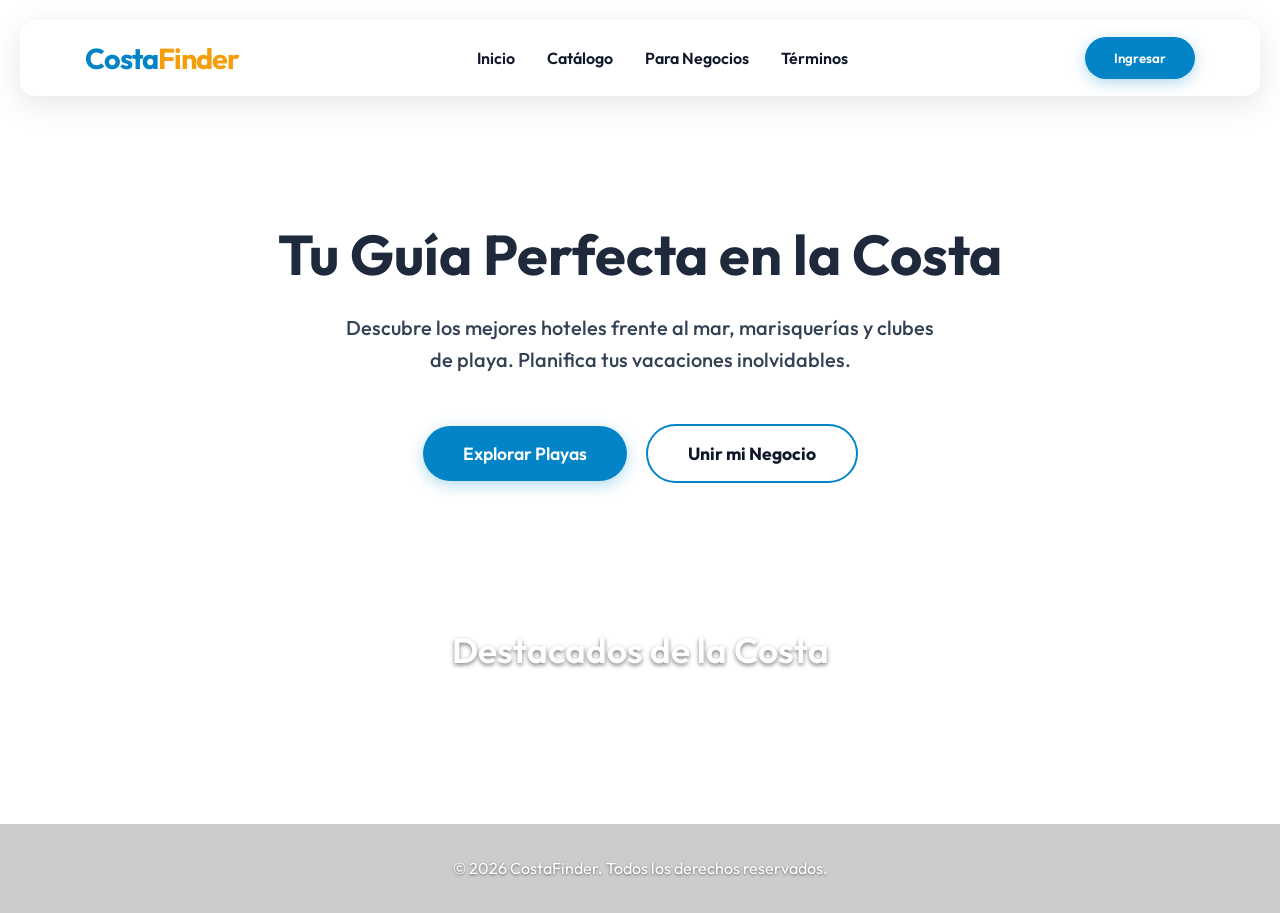
==== index.html @ 27b8913b "Initial commit of prototype" ====
<!DOCTYPE html>
<html lang="es">
<head>
    <meta charset="UTF-8">
    <meta name="viewport" content="width=device-width, initial-scale=1.0">
    <title>CostaFinder - Descubre y Califica</title>
    <!-- Use Outfit font for a modern look -->
    <link href="https://fonts.googleapis.com/css2?family=Outfit:wght@300;400;600;700&display=swap" rel="stylesheet">
    <link rel="stylesheet" href="styles.css">
</head>
<body>
    <!-- Navigation -->
    <nav class="navbar glass">
        <div class="logo" onclick="showSection('home')">Costa<span>Finder</span></div>
        <ul class="nav-links">
            <li><a href="#" class="nav-item" onclick="showSection('home')">Inicio</a></li>
            <li><a href="#" class="nav-item" onclick="showSection('catalog')">Catálogo</a></li>
            <li><a href="#" class="nav-item" onclick="showSection('business')">Para Negocios</a></li>
            <li><a href="#" class="nav-item" onclick="showSection('terms')">Términos</a></li>
            <!-- Admin link removed from main site -->
        </ul>
        <button class="btn-primary" onclick="showSection('login')">Ingresar</button>
    </nav>

    <!-- Main Content Container -->
    <main class="container">
        
        <!-- HOME SECTION -->
        <section id="home" class="section active fade-in">
            <div class="hero">
                <div class="hero-content">
                    <h1 class="hero-title">Tu Guía Perfecta en la Costa</h1>
                    <p class="hero-subtitle">Descubre los mejores hoteles frente al mar, marisquerías y clubes de playa. Planifica tus vacaciones inolvidables.</p>
                    <button class="btn-primary btn-large" onclick="showSection('catalog')">Explorar Playas</button>
                    <button class="btn-outline btn-large" onclick="showSection('business')">Unir mi Negocio</button>
                </div>
            </div>
            
            <h2 class="section-title text-center mb-6" style="color: white; text-shadow: 0 2px 4px rgba(0,0,0,0.5);">Destacados de la Costa</h2>
            <div class="grid" id="featured-grid">
                <!-- Injected via JS -->
            </div>
        </section>

        <!-- CATALOG SECTION -->
        <section id="catalog" class="section fade-in">
            <h2 class="section-title" style="color: white; text-shadow: 0 2px 4px rgba(0,0,0,0.5);">Catálogo Tropical</h2>
            <div class="filters">
                <button class="filter-btn active" onclick="filterCatalog('all')">Todos</button>
                <button class="filter-btn" onclick="filterCatalog('hotel')">Hoteles</button>
                <button class="filter-btn" onclick="filterCatalog('restaurant')">Restaurantes</button>
                <button class="filter-btn" onclick="filterCatalog('attraction')">Actividades</button>
            </div>
            <div class="grid" id="catalog-grid">
                <!-- Injected via JS -->
            </div>
        </section>

        <!-- DETAIL SECTION -->
        <section id="detail" class="section fade-in">
            <button class="btn-outline mb-4" onclick="showSection('catalog')" style="background: rgba(255,255,255,0.8);">← Volver al Catálogo</button>
            <div class="glass p-6 detail-container" id="detail-content">
                <!-- Injected via JS -->
            </div>
        </section>

        <!-- LOGIN / REGISTER SECTION -->
        <section id="login" class="section fade-in">
            <div class="auth-container">
                <div class="glass auth-card">
                    <h2 class="text-center mb-4">Bienvenido a CostaFinder</h2>
                    <div class="tabs mb-4">
                        <button class="tab-btn active" onclick="switchAuth('login')">Iniciar Sesión</button>
                        <button class="tab-btn" onclick="switchAuth('register')">Registrarse</button>
                    </div>
                    
                    <form id="auth-form" onsubmit="handleAuth(event)">
                        <div class="input-group" id="name-group" style="display: none;">
                            <label>Nombre Completo</label>
                            <input type="text" placeholder="Tu nombre">
                        </div>
                        <div class="input-group">
                            <label>Correo Electrónico</label>
                            <input type="email" placeholder="correo@ejemplo.com" required>
                        </div>
                        <div class="input-group">
                            <label>Contraseña</label>
                            <input type="password" placeholder="••••••••" required>
                        </div>
                        <button type="submit" class="btn-primary w-full mt-4" id="auth-submit">Entrar</button>
                    </form>
                </div>
            </div>
        </section>

        <!-- BUSINESS INFO SECTION -->
        <section id="business" class="section fade-in">
            <div class="hero glass p-8 text-center" style="max-width: 800px; margin: 0 auto;">
                <h2 class="section-title text-center" style="margin-bottom: 20px;">Atrae más Turistas a tu Local</h2>
                <p class="text-muted mb-6" style="font-size: 1.2rem;">Únete a nuestra plataforma costera y llega a miles de vacacionistas cada mes. El registro es gratuito para visitantes, pero cobramos una membresía para destacar tu negocio hotelero o restaurante.</p>
                
                <div class="pricing-card" style="background: rgba(255,255,255,0.8); border-radius: 12px; margin: 0 auto; max-width: 400px; padding: 2rem; border: 2px solid var(--primary);">
                    <h3 class="text-primary mb-2">Cuota Trimestral</h3>
                    <div class="price" style="font-size: 3rem; font-weight: 700; margin: 1rem 0; color: var(--accent);">Por Definir</div>
                    <ul class="text-left mb-6" style="list-style: none; padding: 0;">
                        <li style="margin-bottom: 10px; color: var(--text-main);">✓ Perfil destacado</li>
                        <li style="margin-bottom: 10px; color: var(--text-main);">✓ Galería de fotos del local</li>
                        <li style="margin-bottom: 10px; color: var(--text-main);">✓ Mapa GPS de ubicación</li>
                        <li style="margin-bottom: 10px; color: var(--text-main);">✓ Respuestas a comentarios</li>
                    </ul>
                    <button class="btn-primary w-full">Solicitar Información</button>
                </div>
            </div>
        </section>

        <!-- TERMS SECTION -->
        <section id="terms" class="section fade-in">
            <div class="glass p-8" style="max-width: 800px; margin: 0 auto;">
                <h2 class="mb-6">Términos y Condiciones</h2>
                <div class="terms-content text-muted" style="line-height: 1.8;">
                    <h3>1. Uso de la Plataforma</h3>
                    <p>El acceso a CostaFinder es completamente gratuito para turistas. Es necesario registrarse para calificar y comentar.</p>
                    
                    <h3>2. Normas Comunitarias</h3>
                    <p>Mantenemos un ambiente amigable. Nos reservamos el derecho de eliminar reseñas groseras o spam.</p>
                    
                    <h3>3. Sistema de Mapas</h3>
                    <p>La plataforma utiliza mapas referenciales (Google Maps) para guiar a los usuarios al destino. Verifica tu ruta antes de viajar.</p>
                    
                    <h3>4. Negocios</h3>
                    <p>Los locales pagan una cuota de membresía trimestral. CostaFinder no se responsabiliza directamente por los servicios prestados en los lugares físicos.</p>
                </div>
            </div>
        </section>

    </main>

    <!-- Footer -->
    <footer>
        <p>&copy; 2026 CostaFinder. Todos los derechos reservados.</p>
    </footer>

    <!-- Script -->
    <script src="app.js"></script>
</body>
</html>
---- styles.css ----
:root {
    --bg-color: #f7fcfd;
    --text-main: #0f172a;
    --text-muted: #334155;
    --primary: #0284c7; /* Ocean Blue */
    --primary-hover: #0369a1;
    --accent: #f59e0b; /* Sunset Amber/Orange */
    --glass-bg: rgba(255, 255, 255, 0.65);
    --glass-border: rgba(255, 255, 255, 0.5);
    --glass-shadow: 0 8px 32px 0 rgba(0, 0, 0, 0.1);
    --danger: #ef4444;
}

* {
    margin: 0;
    padding: 0;
    box-sizing: border-box;
}

body {
    font-family: 'Outfit', sans-serif;
    color: var(--text-main);
    /* Beach background image */
    background: url('https://images.unsplash.com/photo-1507525428034-b723cf961d3e?auto=format&fit=crop&w=1920&q=80') no-repeat center center fixed;
    background-size: cover;
    min-height: 100vh;
    overflow-x: hidden;
}

/* Utils */
.glass {
    background: var(--glass-bg);
    backdrop-filter: blur(20px);
    -webkit-backdrop-filter: blur(20px);
    border: 1px solid var(--glass-border);
    box-shadow: var(--glass-shadow);
    border-radius: 16px;
}

.text-center { text-align: center; }
.text-muted { color: var(--text-muted); }
.text-accent { color: var(--accent); }
.mb-2 { margin-bottom: 0.5rem; }
.mb-4 { margin-bottom: 1rem; }
.mb-6 { margin-bottom: 1.5rem; }
.mt-4 { margin-top: 1rem; }
.p-6 { padding: 1.5rem; }
.p-8 { padding: 2rem; }
.w-full { width: 100%; }
.mx-auto { margin-left: auto; margin-right: auto; }

/* Typography */
h1 { font-size: 3.5rem; font-weight: 700; line-height: 1.2; color: #1e293b; }
h2 { font-size: 2.2rem; font-weight: 600; margin-bottom: 1rem; }
h3 { font-size: 1.5rem; font-weight: 600; }
p { line-height: 1.6; }

/* Navigation */
.navbar {
    display: flex;
    justify-content: space-between;
    align-items: center;
    padding: 1rem 4rem;
    position: sticky;
    top: 20px;
    margin: 0 20px;
    z-index: 100;
}

.logo {
    font-size: 1.8rem;
    font-weight: 700;
    cursor: pointer;
    letter-spacing: -1px;
    color: var(--primary);
}

.logo span {
    color: var(--accent);
}

.nav-links {
    list-style: none;
    display: flex;
    gap: 2rem;
}

.nav-links li a {
    color: var(--text-main);
    text-decoration: none;
    font-weight: 600;
    transition: color 0.3s ease;
    text-shadow: 0px 1px 2px rgba(255,255,255,0.8);
}

.nav-links li a:hover {
    color: var(--primary);
}

/* Buttons */
button {
    font-family: 'Outfit', sans-serif;
    font-weight: 600;
    cursor: pointer;
    border: none;
    outline: none;
    transition: all 0.3s ease;
}

.btn-primary {
    background: var(--primary);
    color: white;
    padding: 0.8rem 1.8rem;
    border-radius: 50px;
    box-shadow: 0 4px 15px rgba(2, 132, 199, 0.3);
}

.btn-primary:hover {
    background: var(--primary-hover);
    transform: translateY(-2px);
    box-shadow: 0 6px 20px rgba(2, 132, 199, 0.4);
}

.btn-outline {
    background: transparent;
    color: var(--text-main);
    border: 2px solid var(--primary);
    padding: 0.8rem 1.8rem;
    border-radius: 50px;
    font-weight: 700;
}

.btn-outline:hover {
    background: var(--primary);
    color: white;
}

.btn-large {
    font-size: 1.1rem;
    padding: 1rem 2.5rem;
}

/* Sections */
.container {
    max-width: 1200px;
    margin: 0 auto;
    padding: 4rem 20px;
}

.section {
    display: none;
    opacity: 0;
    transform: translateY(20px);
}

.section.active {
    display: block;
    animation: fadeInUp 0.5s ease forwards;
}

@keyframes fadeInUp {
    to {
        opacity: 1;
        transform: translateY(0);
    }
}

/* Home Section */
.hero {
    text-align: center;
    padding: 5rem 0;
    background: rgba(255,255,255,0.6);
    backdrop-filter: blur(10px);
    border-radius: 24px;
    margin-bottom: 4rem;
    border: 1px solid rgba(255,255,255,0.5);
}

.hero-subtitle {
    font-size: 1.25rem;
    color: var(--text-muted);
    max-width: 600px;
    margin: 1.5rem auto 3rem;
    font-weight: 500;
}

.hero-content .btn-primary {
    margin-right: 1rem;
}

/* Grid layout */
.grid {
    display: grid;
    grid-template-columns: repeat(auto-fill, minmax(320px, 1fr));
    gap: 2rem;
}

/* Cards */
.card {
    border-radius: 20px;
    overflow: hidden;
    transition: transform 0.3s ease;
    cursor: pointer;
    position: relative;
    background: rgba(255, 255, 255, 0.85); /* More opaque */
}

.card:hover {
    transform: translateY(-10px);
}

.card-img {
    height: 220px;
    width: 100%;
    object-fit: cover;
}

.card-content {
    padding: 1.5rem;
}

.tag {
    position: absolute;
    top: 15px;
    right: 15px;
    background: var(--glass-bg);
    backdrop-filter: blur(10px);
    padding: 5px 12px;
    border-radius: 20px;
    font-size: 0.85rem;
    color: var(--primary);
    font-weight: 700;
    border: 1px solid var(--glass-border);
}

.rating {
    color: #fbbf24;
    display: flex;
    align-items: center;
    gap: 5px;
    margin: 10px 0;
    font-weight: 700;
}

/* Catalog specific */
.filters {
    display: flex;
    gap: 1rem;
    margin-bottom: 2rem;
    flex-wrap: wrap;
}

.filter-btn {
    background: rgba(255,255,255,0.6);
    color: var(--text-main);
    border: 1px solid var(--primary);
    padding: 0.6rem 1.5rem;
    border-radius: 50px;
    font-size: 0.95rem;
    font-weight: 600;
}

.filter-btn.active, .filter-btn:hover {
    background: var(--primary);
    color: white;
}

/* Detail view */
.detail-container {
    background: rgba(255, 255, 255, 0.9);
}
.detail-header { display: flex; gap: 2rem; flex-wrap: wrap; margin-bottom: 2rem; align-items: start; }
.detail-img { width: 100%; max-width: 500px; border-radius: 16px; object-fit: cover; box-shadow: 0 4px 20px rgba(0,0,0,0.15); }
.detail-info { flex: 1; min-width: 300px; }
.comments-list { margin-top: 2rem; border-top: 1px solid rgba(0,0,0,0.1); padding-top: 2rem; }
.comment-item { padding: 1rem; background: rgba(0,0,0,0.03); border-radius: 12px; margin-bottom: 1rem; }
.map-container {
    margin-top: 2rem;
    width: 100%;
    border-radius: 16px;
    overflow: hidden;
    box-shadow: 0 4px 15px rgba(0,0,0,0.1);
}

/* Auth Logic */
.auth-container { display: flex; justify-content: center; align-items: center; min-height: 60vh; }
.auth-card { width: 100%; max-width: 450px; padding: 2.5rem; background: rgba(255,255,255,0.9); }
.tabs { display: flex; border-bottom: 2px solid rgba(0,0,0,0.1); }
.tab-btn { flex: 1; background: transparent; color: var(--text-muted); padding: 1rem; border-bottom: 3px solid transparent; }
.tab-btn.active { color: var(--primary); border-bottom-color: var(--primary); font-weight: 700; }
.input-group { margin-bottom: 1.2rem; }
.input-group label { display: block; margin-bottom: 0.5rem; font-size: 0.95rem; font-weight: 600; color: var(--text-main); }
.input-group input, .input-group textarea {
    width: 100%;
    background: white;
    border: 1px solid rgba(0,0,0,0.1);
    color: var(--text-main);
    padding: 1rem;
    border-radius: 12px;
    font-family: inherit;
    outline: none;
    transition: all 0.3s ease;
}
.input-group input:focus, .input-group textarea:focus { border-color: var(--primary); box-shadow: 0 0 0 3px rgba(2,132,199,0.2); }

/* Footer */
footer {
    text-align: center;
    padding: 2rem;
    color: white;
    text-shadow: 0 1px 3px rgba(0,0,0,0.5);
    margin-top: 4rem;
    background: rgba(0,0,0,0.2);
    backdrop-filter: blur(5px);
}

/* Tables (Admin) */
table { border-collapse: collapse; }
th, td { padding: 1rem; text-align: left; border-bottom: 1px solid rgba(0,0,0,0.1); }
th { color: var(--text-muted); font-weight: 600; }
tr:hover { background: rgba(0, 0, 0, 0.02); }

/* Responsiveness */
@media (max-width: 768px) {
    h1 { font-size: 2.5rem; }
    .hero-content .btn-primary { margin-bottom: 1rem; width: 100%; }
    .btn-outline { width: 100%; }
    .navbar { padding: 1rem 2rem; }
    .nav-links { display: none; }
    .detail-img { max-width: 100%; }
}
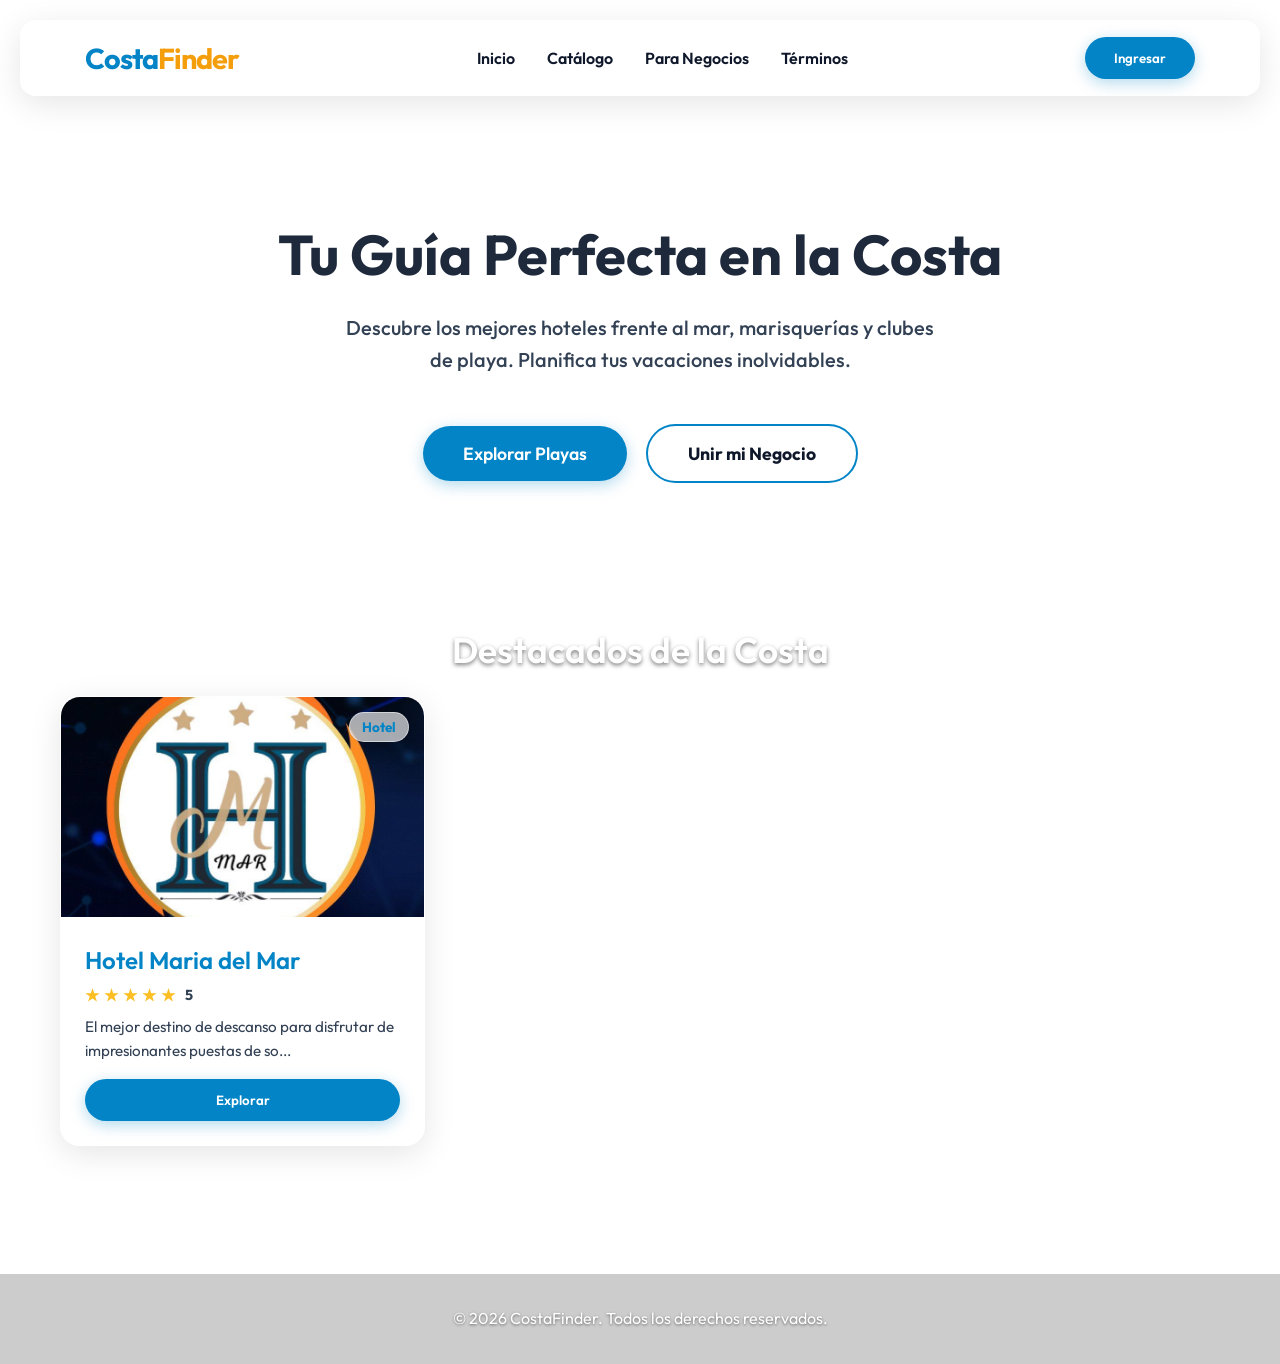
==== commit c056880f: "Implement dynamic star rating based on user comments and rename category filter" ====
--- a/index.html
+++ b/index.html
@@ -49,7 +49,7 @@
                 <button class="filter-btn active" onclick="filterCatalog('all')">Todos</button>
                 <button class="filter-btn" onclick="filterCatalog('hotel')">Hoteles</button>
                 <button class="filter-btn" onclick="filterCatalog('restaurant')">Restaurantes</button>
-                <button class="filter-btn" onclick="filterCatalog('attraction')">Actividades</button>
+                <button class="filter-btn" onclick="filterCatalog('attraction')">Zonas y Servicios Turísticos</button>
             </div>
             <div class="grid" id="catalog-grid">
                 <!-- Injected via JS -->
@@ -67,27 +67,31 @@
         <!-- LOGIN / REGISTER SECTION -->
         <section id="login" class="section fade-in">
             <div class="auth-container">
-                <div class="glass auth-card">
-                    <h2 class="text-center mb-4">Bienvenido a CostaFinder</h2>
+                <div class="auth-card" style="background: rgba(255,255,255,0.95); border: 2px solid var(--primary); border-radius: 24px; box-shadow: 0 15px 40px rgba(2, 132, 199, 0.2);">
+                    <div class="text-center mb-4">
+                        <span style="font-size: 3rem;">🌴</span>
+                        <h2 style="color: var(--primary);">Bienvenido a la Costa</h2>
+                        <p class="text-muted">Crea cuenta o ingresa para guardar tus lugares favoritos y dar reseñas reales.</p>
+                    </div>
                     <div class="tabs mb-4">
-                        <button class="tab-btn active" onclick="switchAuth('login')">Iniciar Sesión</button>
-                        <button class="tab-btn" onclick="switchAuth('register')">Registrarse</button>
+                        <button class="tab-btn active" onclick="switchAuth('login')">🌊 Entrar</button>
+                        <button class="tab-btn" onclick="switchAuth('register')">🌴 Registrarme</button>
                     </div>
                     
                     <form id="auth-form" onsubmit="handleAuth(event)">
                         <div class="input-group" id="name-group" style="display: none;">
-                            <label>Nombre Completo</label>
-                            <input type="text" placeholder="Tu nombre">
+                            <label>¿Cómo te llamas?</label>
+                            <input type="text" placeholder="Tu nombre viajero">
                         </div>
                         <div class="input-group">
-                            <label>Correo Electrónico</label>
+                            <label>Tu Correo Electrónico</label>
                             <input type="email" placeholder="correo@ejemplo.com" required>
                         </div>
                         <div class="input-group">
-                            <label>Contraseña</label>
+                            <label>Tu Contraseña Segura</label>
                             <input type="password" placeholder="••••••••" required>
                         </div>
-                        <button type="submit" class="btn-primary w-full mt-4" id="auth-submit">Entrar</button>
+                        <button type="submit" class="btn-primary w-full mt-4" id="auth-submit" style="font-size: 1.1rem; padding: 1rem;">🌊 Entrar</button>
                     </form>
                 </div>
             </div>
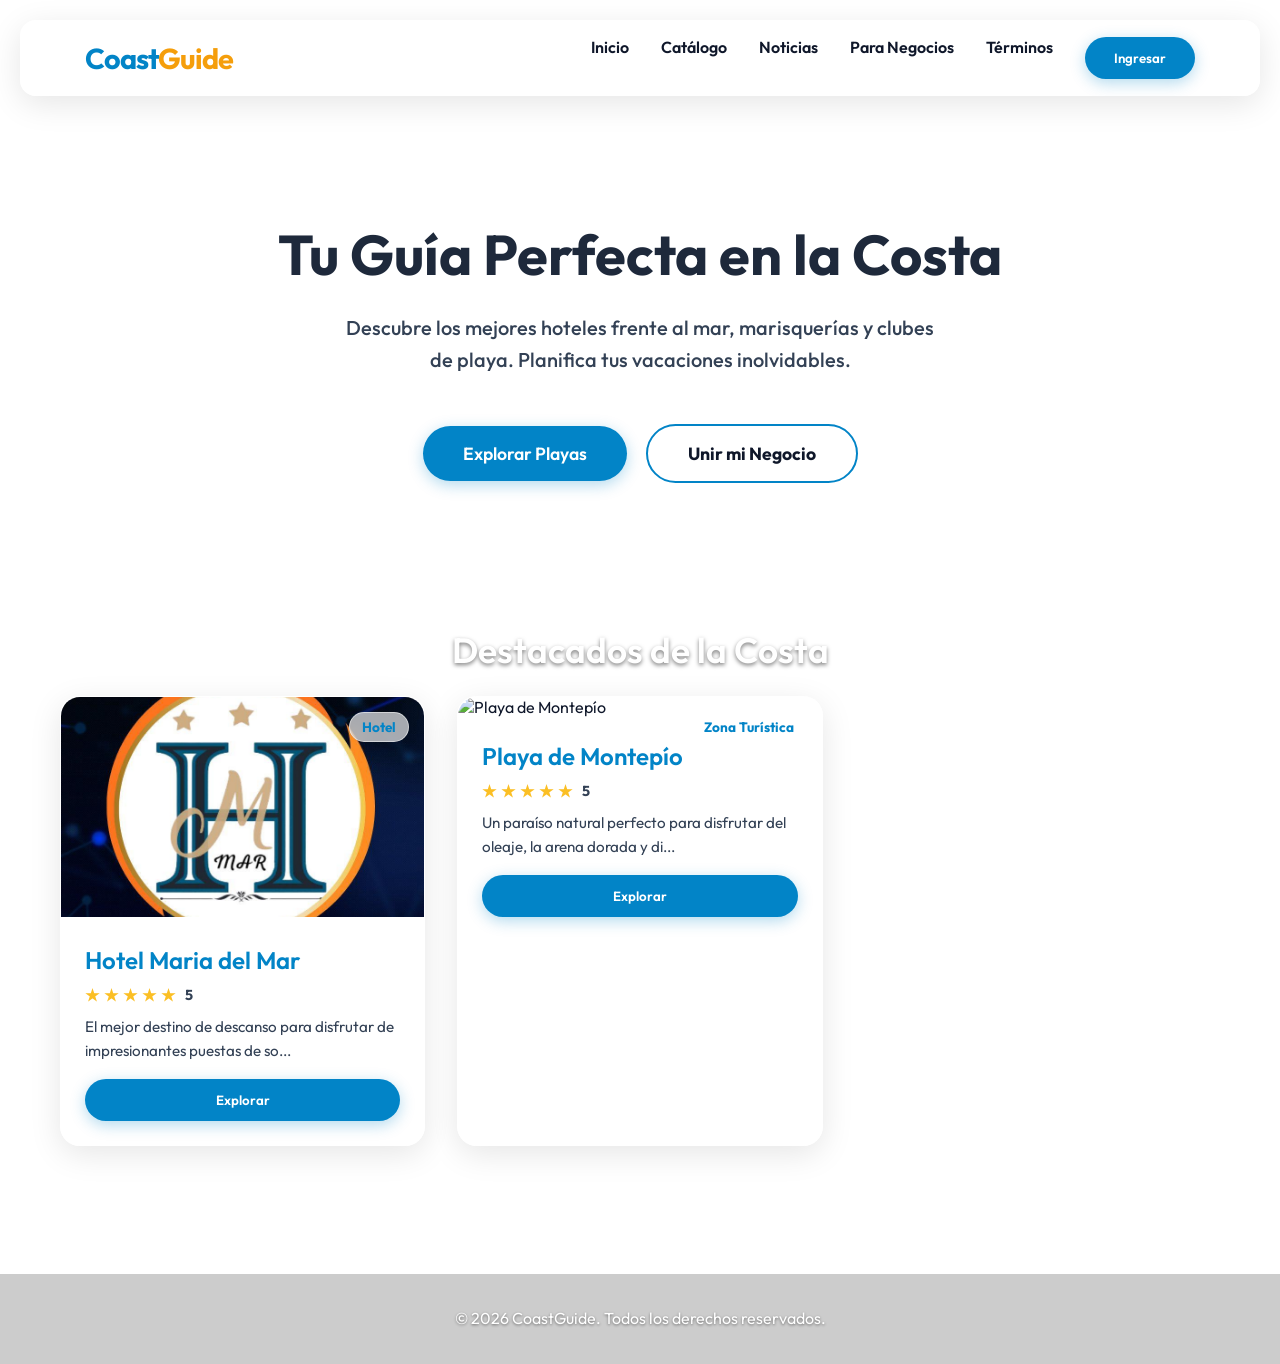
==== commit 23fb1f1c: "Rename to CoastGuide, add news section, and add Playa de Montepio" ====
--- a/index.html
+++ b/index.html
@@ -3,7 +3,7 @@
 <head>
     <meta charset="UTF-8">
     <meta name="viewport" content="width=device-width, initial-scale=1.0">
-    <title>CostaFinder - Descubre y Califica</title>
+    <title>CoastGuide - Descubre y Califica</title>
     <!-- Use Outfit font for a modern look -->
     <link href="https://fonts.googleapis.com/css2?family=Outfit:wght@300;400;600;700&display=swap" rel="stylesheet">
     <link rel="stylesheet" href="styles.css">
@@ -11,14 +11,13 @@
 <body>
     <!-- Navigation -->
     <nav class="navbar glass">
-        <div class="logo" onclick="showSection('home')">Costa<span>Finder</span></div>
+        <div class="logo" onclick="showSection('home')">Coast<span>Guide</span></div>
         <ul class="nav-links">
             <li><a href="#" class="nav-item" onclick="showSection('home')">Inicio</a></li>
             <li><a href="#" class="nav-item" onclick="showSection('catalog')">Catálogo</a></li>
+            <li><a href="#" class="nav-item" onclick="showSection('news')">Noticias</a></li>
             <li><a href="#" class="nav-item" onclick="showSection('business')">Para Negocios</a></li>
             <li><a href="#" class="nav-item" onclick="showSection('terms')">Términos</a></li>
-            <!-- Admin link removed from main site -->
-        </ul>
         <button class="btn-primary" onclick="showSection('login')">Ingresar</button>
     </nav>
 
@@ -123,7 +122,7 @@
                 <h2 class="mb-6">Términos y Condiciones</h2>
                 <div class="terms-content text-muted" style="line-height: 1.8;">
                     <h3>1. Uso de la Plataforma</h3>
-                    <p>El acceso a CostaFinder es completamente gratuito para turistas. Es necesario registrarse para calificar y comentar.</p>
+                    <p>El acceso a CoastGuide es completamente gratuito para turistas. Es necesario registrarse para calificar y comentar.</p>
                     
                     <h3>2. Normas Comunitarias</h3>
                     <p>Mantenemos un ambiente amigable. Nos reservamos el derecho de eliminar reseñas groseras o spam.</p>
@@ -132,7 +131,35 @@
                     <p>La plataforma utiliza mapas referenciales (Google Maps) para guiar a los usuarios al destino. Verifica tu ruta antes de viajar.</p>
                     
                     <h3>4. Negocios</h3>
-                    <p>Los locales pagan una cuota de membresía trimestral. CostaFinder no se responsabiliza directamente por los servicios prestados en los lugares físicos.</p>
+                    <p>Los locales pagan una cuota de membresía trimestral. CoastGuide no se responsabiliza directamente por los servicios prestados en los lugares físicos.</p>
+                </div>
+            </div>
+        </section>
+
+        <!-- NEWS SECTION -->
+        <section id="news" class="section fade-in">
+            <div class="glass p-8" style="max-width: 900px; margin: 0 auto;">
+                <h2 class="section-title text-center mb-6" style="color: var(--primary);">Noticias y Acontecimientos</h2>
+                <div class="grid" style="grid-template-columns: 1fr;">
+                    
+                    <div class="glass card" style="display: flex; flex-direction: row; align-items: center; padding: 1.5rem; margin-bottom: 1.5rem; gap: 1.5rem;">
+                        <img src="https://images.unsplash.com/photo-1544644181-1484b3fdfc62?auto=format&fit=crop&w=300&q=80" alt="Playa del Tular" style="width: 200px; height: 150px; object-fit: cover; border-radius: 12px;">
+                        <div>
+                            <h3 class="mb-2" style="color: var(--primary);">Próximo Festival Gastronómico en la Costa</h3>
+                            <p class="text-muted" style="font-size: 0.9rem; margin-bottom: 0.5rem;">📅 12 de Abril, 2026</p>
+                            <p class="text-muted" style="line-height: 1.6;">Los mejores chefs de mariscos de la región se reunirán este fin de semana para ofrecer platillos exóticos al público abierto. Se preveé una asistencia récord.</p>
+                        </div>
+                    </div>
+                    
+                    <div class="glass card" style="display: flex; flex-direction: row; align-items: center; padding: 1.5rem; margin-bottom: 1.5rem; gap: 1.5rem;">
+                        <img src="playa de montepio/Playa 4.jpg" alt="Apertura Montepio" style="width: 200px; height: 150px; object-fit: cover; border-radius: 12px;">
+                        <div>
+                            <h3 class="mb-2" style="color: var(--primary);">Reapertura de Zonas en Playa de Montepío</h3>
+                            <p class="text-muted" style="font-size: 0.9rem; margin-bottom: 0.5rem;">📅 22 de Marzo, 2026</p>
+                            <p class="text-muted" style="line-height: 1.6;">Las autoridades locales han finalizado la rehabilitación de la zona sur de la playa. Turistas reportan un entorno fenomenal y muy limpio. El acceso vuelve a ser libre.</p>
+                        </div>
+                    </div>
+
                 </div>
             </div>
         </section>
@@ -141,7 +168,7 @@
 
     <!-- Footer -->
     <footer>
-        <p>&copy; 2026 CostaFinder. Todos los derechos reservados.</p>
+        <p>&copy; 2026 CoastGuide. Todos los derechos reservados.</p>
     </footer>
 
     <!-- Script -->
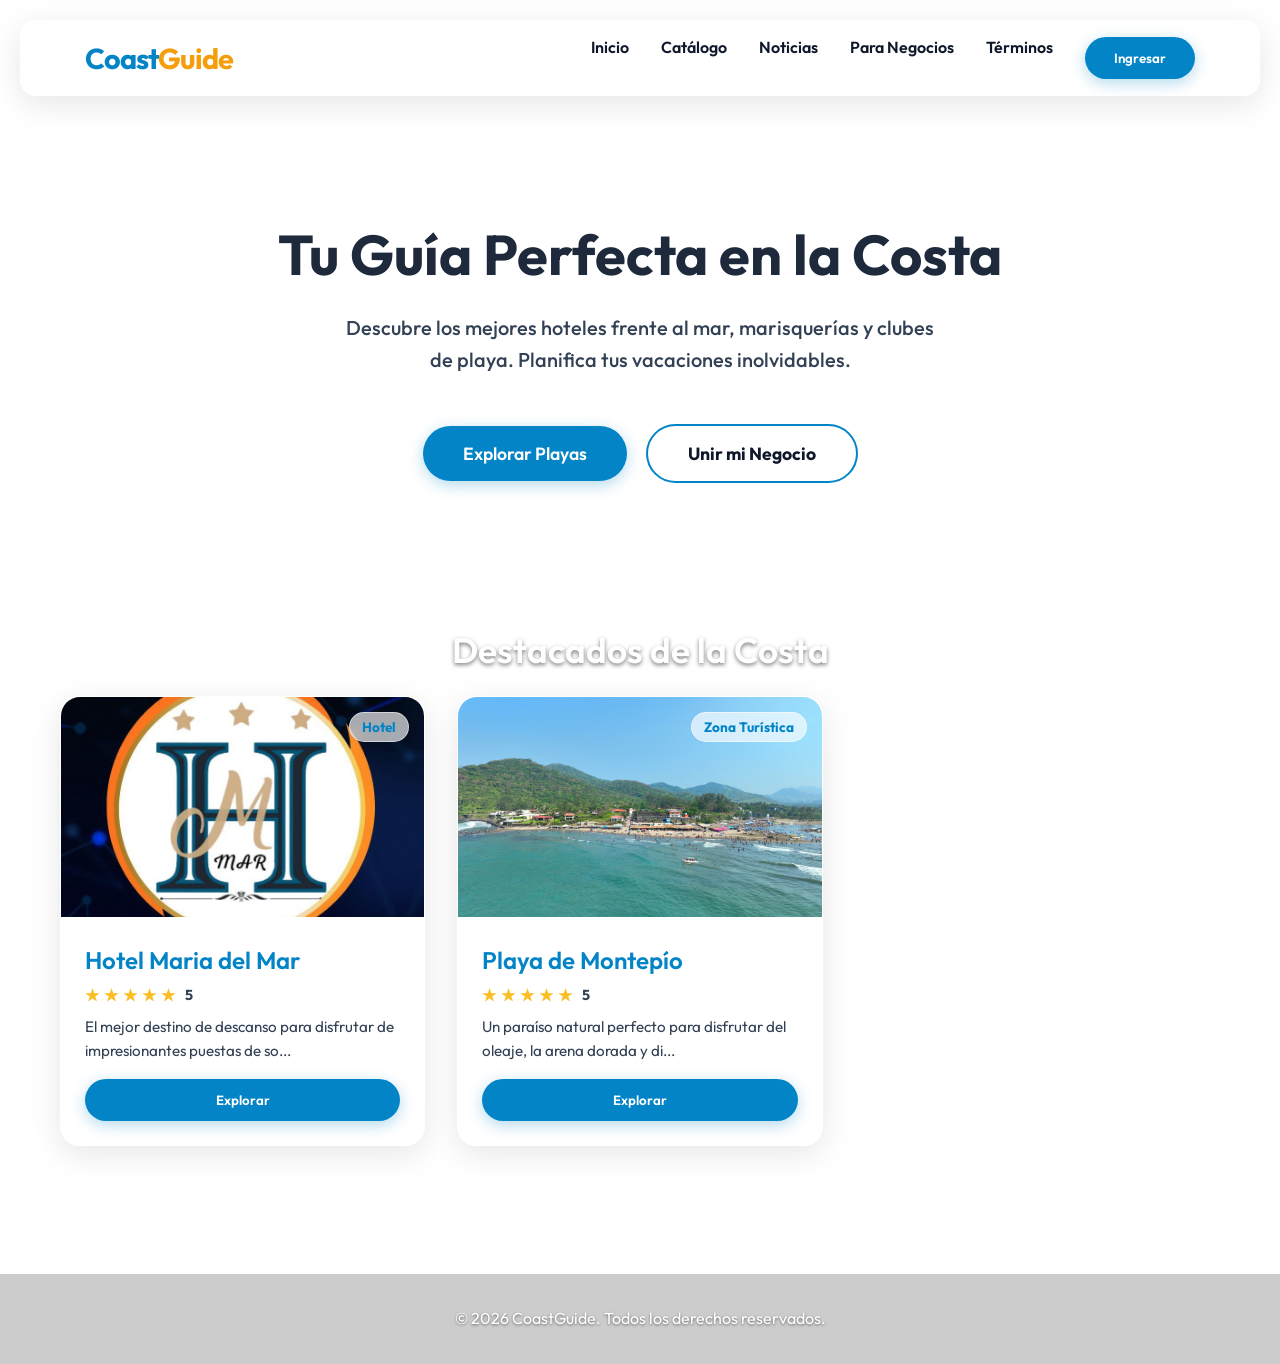
==== commit dc23dda0: "Fix case sensitivity issue for Playa de Montepio image paths" ====
--- a/index.html
+++ b/index.html
@@ -152,7 +152,7 @@
                     </div>
                     
                     <div class="glass card" style="display: flex; flex-direction: row; align-items: center; padding: 1.5rem; margin-bottom: 1.5rem; gap: 1.5rem;">
-                        <img src="playa de montepio/Playa 4.jpg" alt="Apertura Montepio" style="width: 200px; height: 150px; object-fit: cover; border-radius: 12px;">
+                        <img src="Playa de Montepio/Playa 4.jpg" alt="Apertura Montepio" style="width: 200px; height: 150px; object-fit: cover; border-radius: 12px;">
                         <div>
                             <h3 class="mb-2" style="color: var(--primary);">Reapertura de Zonas en Playa de Montepío</h3>
                             <p class="text-muted" style="font-size: 0.9rem; margin-bottom: 0.5rem;">📅 22 de Marzo, 2026</p>
